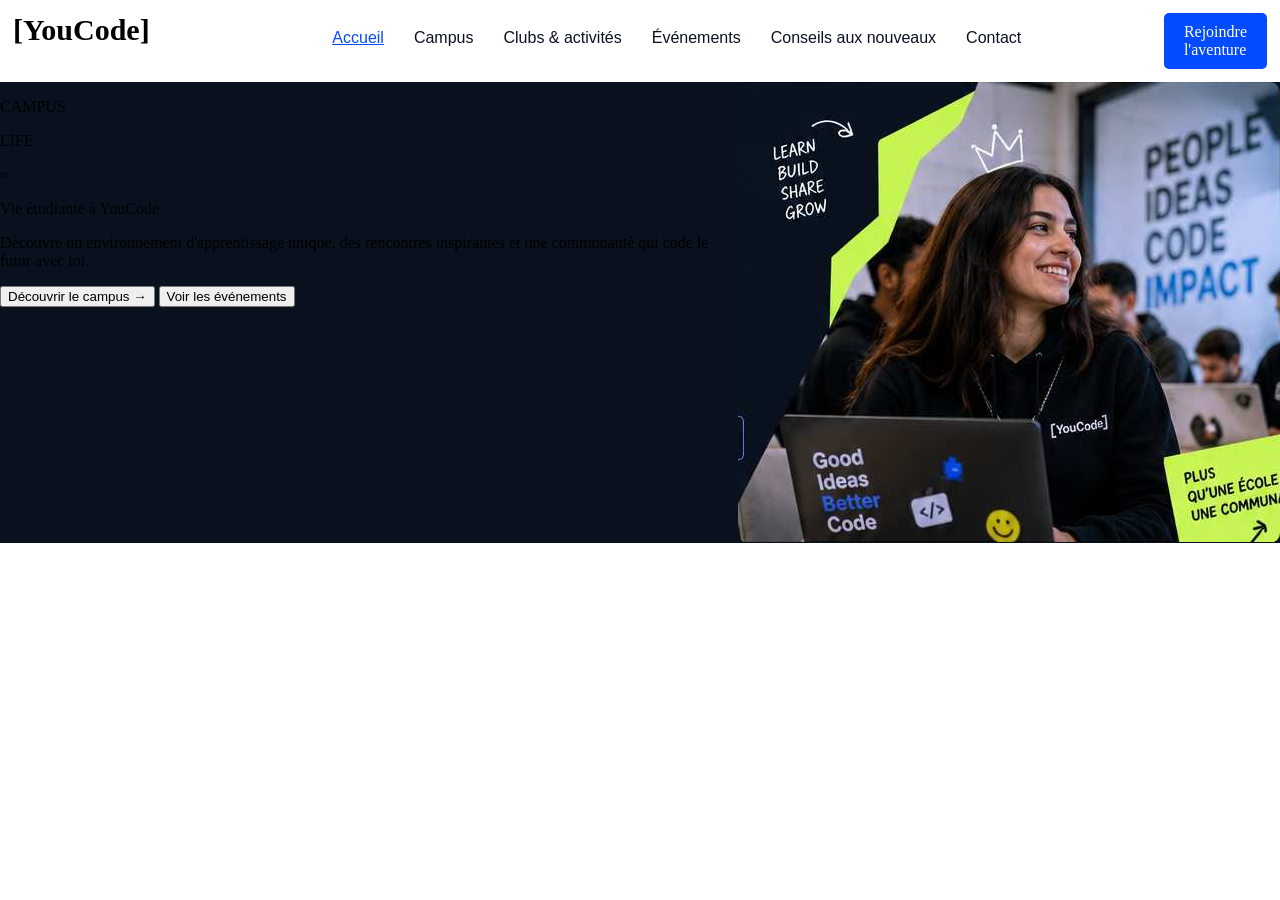
==== index.html @ 98d80b68 "add navbar and section hero" ====
<!doctype html>
<html lang="en">
  <head>
    <meta charset="UTF-8" />
    <meta name="viewport" content="width=device-width, initial-scale=1.0" />
    <title>Accueil web</title>
    <link rel="stylesheet" href="assets/css/main.css" />
  </head>
  <body>
    <nav class="navigation">
      <div class="contanire">
        <div class="logo">[YouCode]</div>

        <ul class="nav-links">
          <li><a id="active" href="index.html">Accueil</a></li>
          <li><a href="campus.html">Campus</a></li>
          <li><a href="#">Clubs & activités</a></li>
          <li><a href="#">Événements</a></li>
          <li><a href="#">Conseils aux nouveaux</a></li>
          <li><a href="#">Contact</a></li>
        </ul>
        <div class="btn">
              <a class="link" href="inscription.html">
                Rejoindre <br>
                l'aventure
              </a>
          </button>
        </div>
      </div>
    </nav>

    <section>
        <div class="ctn">
        <div class="sec1">
         <p>CAMPUS</p>
         <p>LIFE</p>
         <p>≈</p>
         <p>Vie étudiante à YouCode</p>
         <p>Découvre un environnement d'apprentissage unique, des rencontres inspirantes et une communauté qui code le futur avec toi.</p>
         <button>Découvrir le campus →</button>
         <button>Voir les événements</button>
        </div>
        <div class="photo">
           <img src="assets/photo.jpg" alt="this my photo de youcode" title="this YouCode" loading="lazy">
        </div>
       </div>

    </section>
  </body>
</html>
---- assets/css/main.css ----
body{

  margin: 0px;
}

.nav-links {

display: flex;
font-family: "Inter", sans-serif;

 
}
.contanire{

  padding: 5px;
  display: flex;
  justify-content: space-between;
}
.contanire .nav-links a{
  text-decoration: none;
  color: #0A1222;
  
}
.contanire .nav-links li{
  list-style: none;
  
}

.contanire  .nav-links{
    gap: 30px;
}
.contanire .logo {
 font-size: 30px;
 font-weight: 800;

}
#active {
    color: #034BFF;
    text-decoration: underline #034BFF;
}

.link{
   text-decoration: none;
   color: white;
   background-color: black;
}
.btn .link{
  border-radius: 5px;
  cursor: pointer;
  color: white;
  border: none;
  background-color: #034BFF;
  padding: 10px 20px;
}


.ctn{
  margin-bottom: 0px;
  background-color: #08111D;
  display: flex;
  justify-content: space-between;
 
 
}


 .navigation {
  margin: 0px;

  padding: 3px;

}
body{

  margin: 0px;
}

.nav-links {

display: flex;
font-family: "Inter", sans-serif;

 
}
.contanire{

  padding: 10px;
  display: flex;
  justify-content: space-between;
}
.contanire .nav-links a{
  text-decoration: none;
  color: #0A1222;
  
}
.contanire .nav-links li{
  list-style: none;
  
}

.contanire  .nav-links{
    gap: 30px;
}
.logo {
   font-weight: 800;
   font-size: 20px;
   color: black;

}
#active {
    color: #034BFF;
    text-decoration: underline #034BFF;
}

.link{
   text-decoration: none;
   color: white;
   background-color: black;
     display: block
}


.ctn{
  
  background-color: #08111D;
  display: flex;
  justify-content: space-between;

 
 
}

.photo{
   width: 589px;
  height: 461px;
  border-radius: 10px;
  overflow: hidden;
  

}
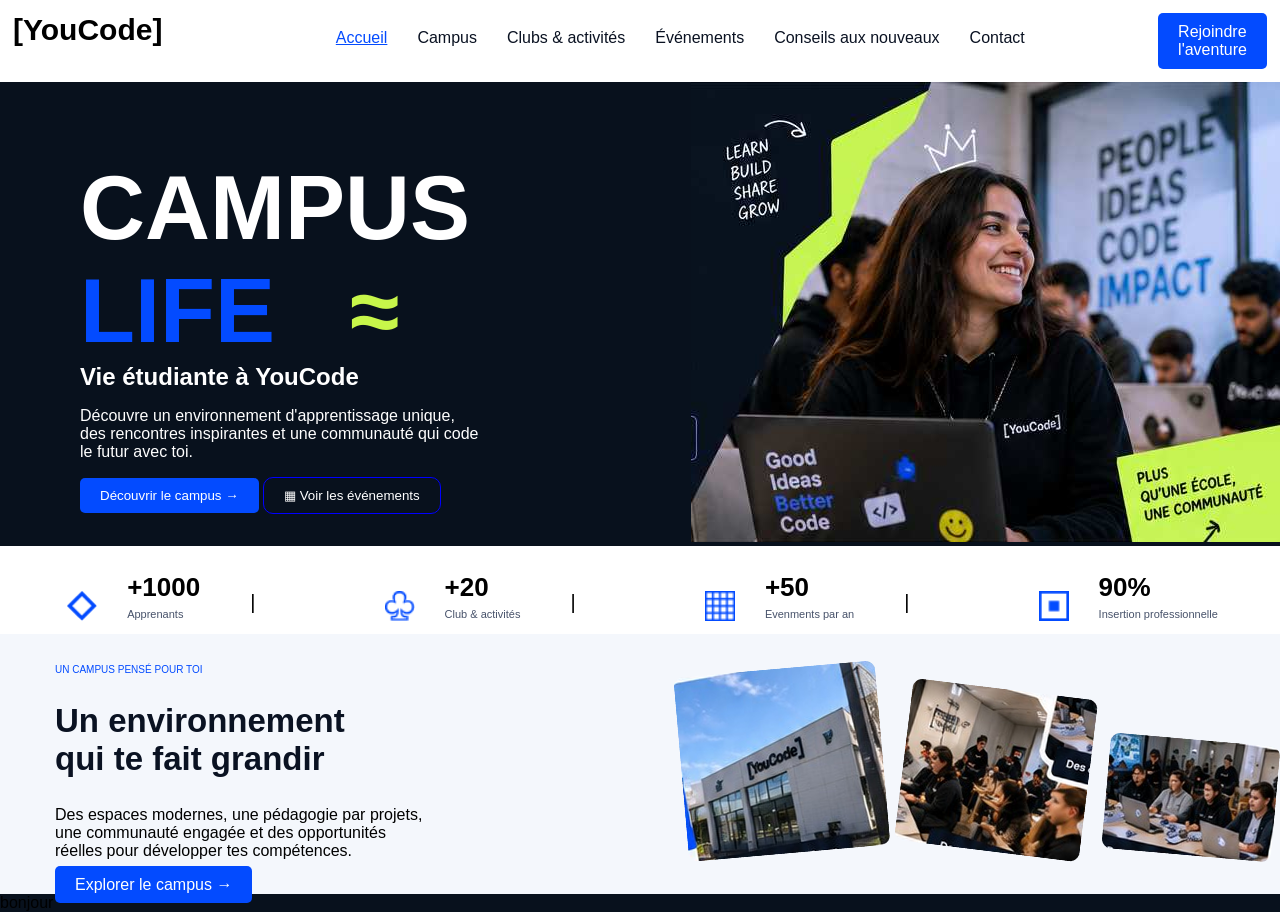
==== commit eb257260: "add statique and presentation-compus" ====
--- a/index.html
+++ b/index.html
@@ -1,12 +1,15 @@
 <!doctype html>
 <html lang="en">
-  <head>
-    <meta charset="UTF-8" />
-    <meta name="viewport" content="width=device-width, initial-scale=1.0" />
-    <title>Accueil web</title>
-    <link rel="stylesheet" href="assets/css/main.css" />
-  </head>
-  <body>
+
+<head>
+  <meta charset="UTF-8" />
+  <meta name="viewport" content="width=device-width, initial-scale=1.0" />
+  <title>Accueil web</title>
+  <link rel="stylesheet" href="assets/css/main.css" />
+</head>
+
+<body>
+  <header>
     <nav class="navigation">
       <div class="contanire">
         <div class="logo">[YouCode]</div>
@@ -20,31 +23,89 @@
           <li><a href="#">Contact</a></li>
         </ul>
         <div class="btn">
-              <a class="link" href="inscription.html">
-                Rejoindre <br>
-                l'aventure
-              </a>
+          <a class="link" href="inscription.html">
+            Rejoindre <br>
+            l'aventure
+          </a>
           </button>
         </div>
       </div>
     </nav>
+  </header>
+<main>
+  <section class="hero-section">
+    <div class="sec1">
+      <h1>
+        CAMPUS
+        <br><span>
+          LIFE
+          <span> ≈ </span></span></h1>
+      <h2>Vie étudiante à YouCode</h2>
+      <p>Découvre un environnement d'apprentissage unique,
+        <br> des rencontres inspirantes et une communauté qui code <br> le futur avec toi.
+      </p>
+      <button class="btn">Découvrir le campus →</button>
+      <button id="btn-active">▦ Voir les événements </button>
+    </div>
+    <div class="photo">
+      <img src="images/photo.jpg" alt="this my photo de youcode" title="this YouCode" loading="lazy">
+    </div>
+  </section>
+  <section class="statistique">
+    <div class="st">
+      <img class="itm" src="/assets/icone/◇.png" alt="logo" width="30px" height="30px">
+      <div class="tag">
+        <p class="item1">+1000</p>
+        <p class="item2">Apprenants</p>
+      </div>
+      <p class="par">|</p>
+    </div>
+    <div class="st">
+      <img class="itm" src="/assets/icone/♧.png" alt="logo" width="30px" height="30px">
+       <div class="tag">
+        <p class="item1">+20</p>
+        <p class="item2">Club & activités</p>
+      </div>
+      <p class="par">|</p>
+    </div>
+    <div  class="st">
+      <img class="itm" src="/assets/icone/▦.png" alt="logo" width="30px" height="30px">
+       <div class="tag">
+        <p class="item1">+50</p>
+        <p class="item2">Evenments par an</p>
+      </div>
+      <p class="par">|</p>
+    </div>
+    <div class="st">
+      <img class="itm" src="/assets/icone/▣.png" alt="logo" width="30px" height="30px">
+       <div class="tag">
+        <p class="item1">90%</p>
+        <p class="item2">Insertion professionnelle</p>
+      </div>
+    </div>
+  </section>
+  <section class="presentation-campus">  
+    <div class="section1">
+      <p class="p1">UN CAMPUS PENSÉ POUR TOI</p>
+      <h2 class="h2">Un environnement <br> qui te fait grandir</h2>
+       <p>Des espaces modernes, une pédagogie par projets, <br>
+          une communauté engagée et des opportunités <br>
+          réelles pour développer tes compétences.</p> 
+      <a class="btn" href="#">Explorer le campus →</a>
+ 
+    </div>
 
-    <section>
-        <div class="ctn">
-        <div class="sec1">
-         <p>CAMPUS</p>
-         <p>LIFE</p>
-         <p>≈</p>
-         <p>Vie étudiante à YouCode</p>
-         <p>Découvre un environnement d'apprentissage unique, des rencontres inspirantes et une communauté qui code le futur avec toi.</p>
-         <button>Découvrir le campus →</button>
-         <button>Voir les événements</button>
-        </div>
-        <div class="photo">
-           <img src="assets/photo.jpg" alt="this my photo de youcode" title="this YouCode" loading="lazy">
-        </div>
-       </div>
+    <div class="images">
+       <img src="images/Photo · Campus.png" alt="the imge for campus">
+       <img src="images/Photo · Projets.png" alt="the image for the preject">
+      <img src="images/Photo · Communauté.png" alt="the images for communauté">
+    </div>
 
-    </section>
-  </body>
-</html>
+  </section>
+
+  <section class="parcours">
+    bonjour
+  </section>
+</main>
+</body>
+</html>
--- a/assets/css/main.css
+++ b/assets/css/main.css
@@ -2,6 +2,7 @@
 body{
 
   margin: 0px;
+ font-family: "Inter", sans-serif;
 }
 
 .nav-links {
@@ -47,12 +48,18 @@
 }
 .btn .link{
   border-radius: 5px;
-  cursor: pointer;
   color: white;
   border: none;
   background-color: #034BFF;
   padding: 10px 20px;
 }
+ button {
+   border-radius: 5px;
+  color: white;
+  border: none;
+  background-color: #034BFF;
+  padding: 10px 20px;
+ }
 
 
 .ctn{
@@ -102,12 +109,9 @@
 .contanire  .nav-links{
     gap: 30px;
 }
-.logo {
-   font-weight: 800;
-   font-size: 20px;
-   color: black;
-
-}
+
+
+
 #active {
     color: #034BFF;
     text-decoration: underline #034BFF;
@@ -121,21 +125,130 @@
 }
 
 
-.ctn{
+.hero-section{
   
   background-color: #08111D;
   display: flex;
   justify-content: space-between;
-
- 
- 
-}
-
-.photo{
-   width: 589px;
-  height: 461px;
+  gap: 0px;
+  
+}
+
+.sec1 {
+color: white;
+margin-left: 80px;
+gap: 0px;
+
+}
+.sec1 h1{
+  font-size: 90px;
+  margin-bottom: 0px;
+  margin-left: 0px;
+  margin-right: 0px;
+  
+}
+
+.sec1 h1 span{
+  color: #034BFF;
+  margin-top: 0px;
+  font-weight: bold;
+  
+}
+.sec1 h1 span span{
+  color :#c7f64a;
+  margin-top: 0px;
+  padding-left: 50px;
+ 
+ 
+}
+
+.sec1 h2{
+   margin-top: 0px;
+   margin-bottom: 0px;
+   
+}
+.statistique{
+  display: flex;
+  justify-content: space-around;
+ margin-top: 25px;
+
+}
+#btn-active{
   border-radius: 10px;
-  overflow: hidden;
-  
-
-}
+  color: white;
+  border: 1px solid blue;
+  background-color: #08111D;
+  padding: 10px 20px;
+}
+.st{
+  display: flex;
+ 
+}
+.tag{
+  margin-left: 30px;
+  margin-top: 0px;
+  margin-bottom: 0px;
+  gap: 0px;
+}
+.itm{
+  margin-top: 20px;
+  margin-left: 5px;
+}
+ .par{
+  margin-left: 50px;
+  font-size: 20px;
+ }
+ .item1{
+  font-weight: 800;
+  font-style: normal;
+  font-size: 26px;
+  margin-top: 1px;
+  margin-bottom: 5px;
+ }
+ .item2{
+  gap: 0px;
+  margin-top: 0px;
+  color: #47526A;
+  font-family: 'Inter', sans-serif;
+  font-weight: 400;
+  font-style: normal;
+  font-size: 11px;;
+ }
+ .presentation-campus{
+  background-color: #F4F7FC;
+  display: flex;
+  justify-content: space-between;
+   align-items: center;
+ }
+.section1{
+  padding-top: 20px;
+  margin-left: 55px;
+}
+.p1{
+  font-weight: 400;
+  font-style: normal;
+  font-size: 10px;
+  color: #034BFF;
+  margin-bottom: 0px;
+
+}
+.h2{
+  color:  #0A1222;
+  font-weight: 800;
+  font-size: 33px;
+ 
+
+}
+.section1 .btn{
+   border-radius: 5px;
+  color: white;
+  border: none;
+  background-color: #034BFF;
+  padding: 10px 20px;
+  text-decoration: none;
+}
+.parcours{
+  background-color:  #08111D;
+  
+
+}
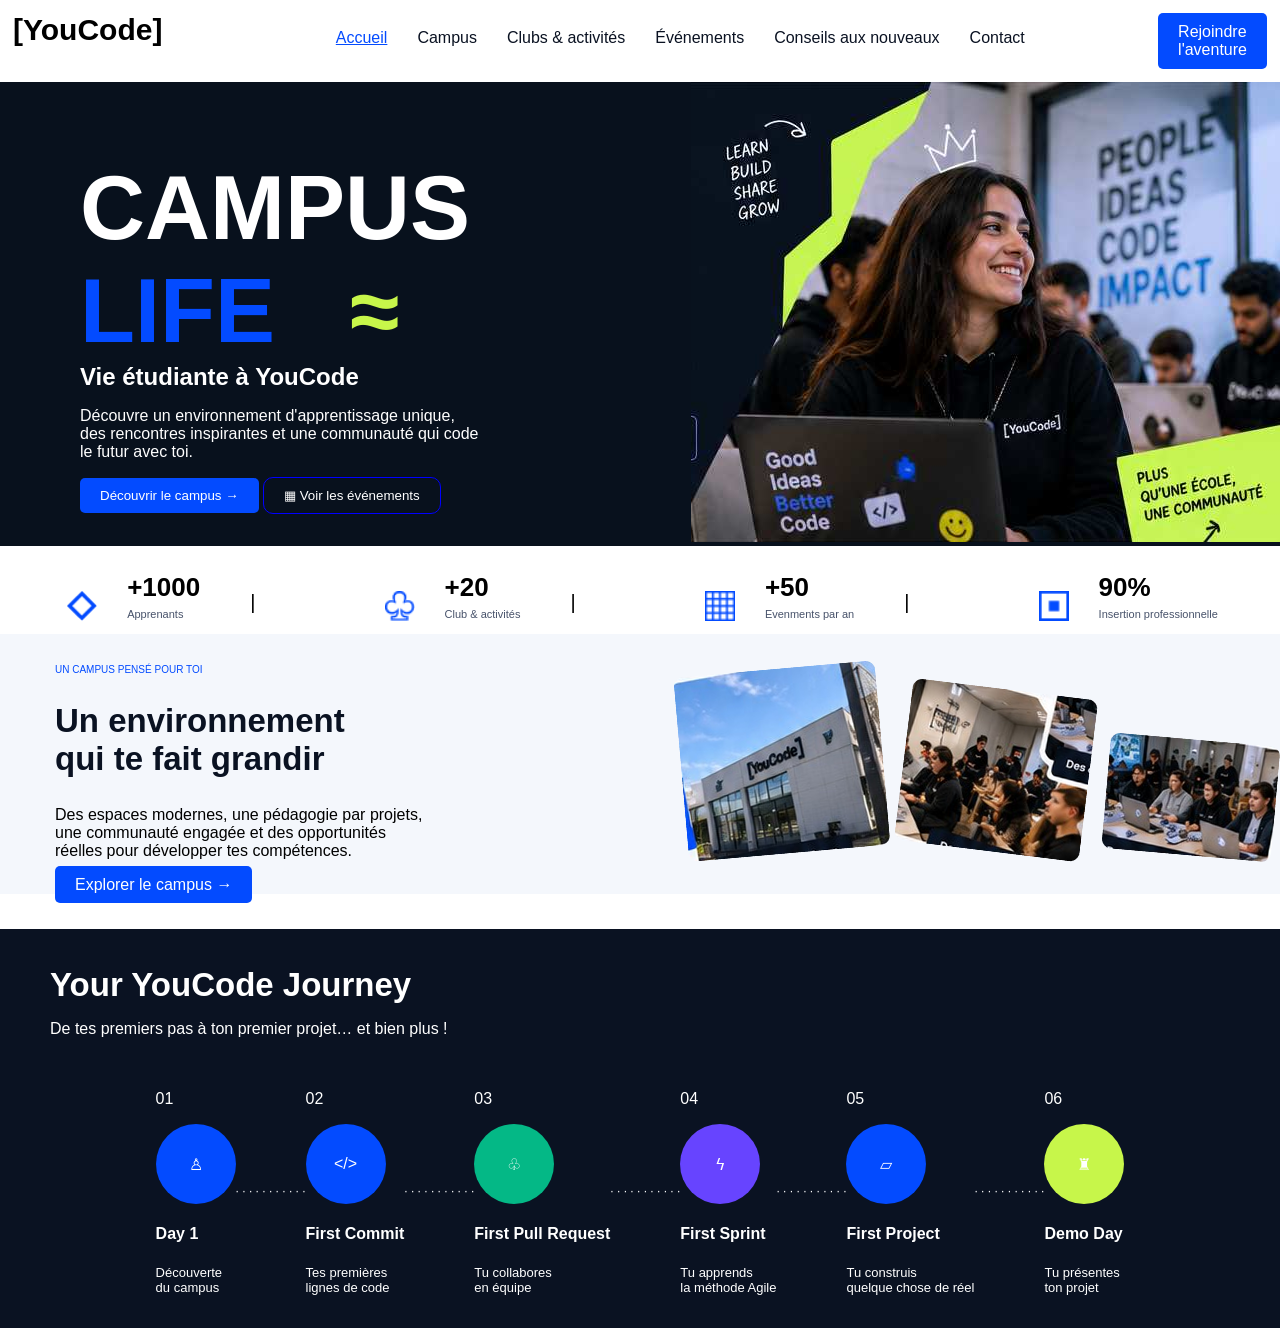
==== commit 7e0372b9: "add section compus and you code journy" ====
--- a/index.html
+++ b/index.html
@@ -103,8 +103,54 @@
 
   </section>
 
-  <section class="parcours">
-    bonjour
+  <section class="campus">
+    <div class="head-compus">
+  <h2 class="" style="font-size: 33px; margin-bottom: 0px;">Your YouCode Journey</h2>
+  <p st>De tes premiers pas à ton premier projet… et bien plus !</p>
+</div>
+<div class="dispaly">
+<section>
+  <p>01</p>
+  <div class="items1">♙</div>
+  <h4>Day 1</h4>
+  <p class="text">Découverte<br>du campus</p>
+</section>
+<p class="b1">· · · · · · · · · · ·</p>
+ <section >
+  <p>02</p>
+  <div class="items1">&lt;/&gt;</div>
+  <h4>First Commit</h4>
+  <p class="text">Tes premières <br> lignes de code</p>
+</section>
+<p class="b1">· · · · · · · · · · ·</p>
+<section >
+  <p>03</p>
+  <div class="items2">♧</div>
+  <h4>First Pull Request</h4>
+  <p class="text">Tu collabores <br> en équipe</p>
+</section>
+<p class="b1">· · · · · · · · · · ·</p>
+<section >
+  <p>04</p>
+  <div class="items3">ϟ</div>
+  <h4>First Sprint</h4>
+  <p class="text">Tu apprends <br> la méthode Agile</p>
+</section>
+<p class="b1">· · · · · · · · · · ·</p>
+<section >
+  <p>05</p>
+  <div class="items1">▱</div>
+  <h4>First Project</h4>
+  <p class="text">Tu construis <br> quelque chose de réel</p>
+</section>
+<p class="b1">· · · · · · · · · · ·</p>
+<section >
+  <p>06</p>
+  <div class="items4">♜</div>
+  <h4 >Demo Day</h4>
+  <p class="text">Tu présentes <br> ton projet</p>
+</section>
+</div>
   </section>
 </main>
 </body>
--- a/assets/css/main.css
+++ b/assets/css/main.css
@@ -219,6 +219,7 @@
   display: flex;
   justify-content: space-between;
    align-items: center;
+   margin-bottom: 35px;
  }
 .section1{
   padding-top: 20px;
@@ -247,8 +248,75 @@
   padding: 10px 20px;
   text-decoration: none;
 }
-.parcours{
-  background-color:  #08111D;
-  
-
+ .campus{
+ 
+  background-color: #0A1222;
+ 
+}
+
+
+.head-compus{
+  color: white;
+  margin-left: 50px;
+  padding-top: 10px;
+  gap: 0px;
+}
+.dispaly{
+  color: white;
+  padding: 20px 80px;
+  display: flex;
+  justify-content: center;
+  align-items: center ;
+
+
+}
+.dispaly section{
+  align-items: center;
+  justify-items: center;
+}
+ .items1{
+  display: flex;
+  align-items: center;
+  justify-content: center;
+   width: 80px;
+   height: 80px;
+   background-color: #034BFF;
+   border-radius: 50%;
+}
+.items2{
+  display: flex;
+  align-items: center;
+  justify-content: center;
+   width: 80px;
+   height: 80px;
+   background-color: #04B886;
+   border-radius: 50%;
+}
+.items3{
+  background-color: #6744FF;
+  display: flex;
+  align-items: center;
+  justify-content: center;
+   width: 80px;
+   height: 80px;
+    border-radius: 50%;
+
+
+}
+.items4{
+  background-color: #C7F64A;
+   display: flex;
+  align-items: center;
+  justify-content: center;
+   width: 80px;
+   height: 80px;
+    border-radius: 50%;     
+
+}
+.text{
+  font-size: 13px;
+}
+.b1{
+  font-size: 12px;
+  padding-bottom: 30pxz;
 }
